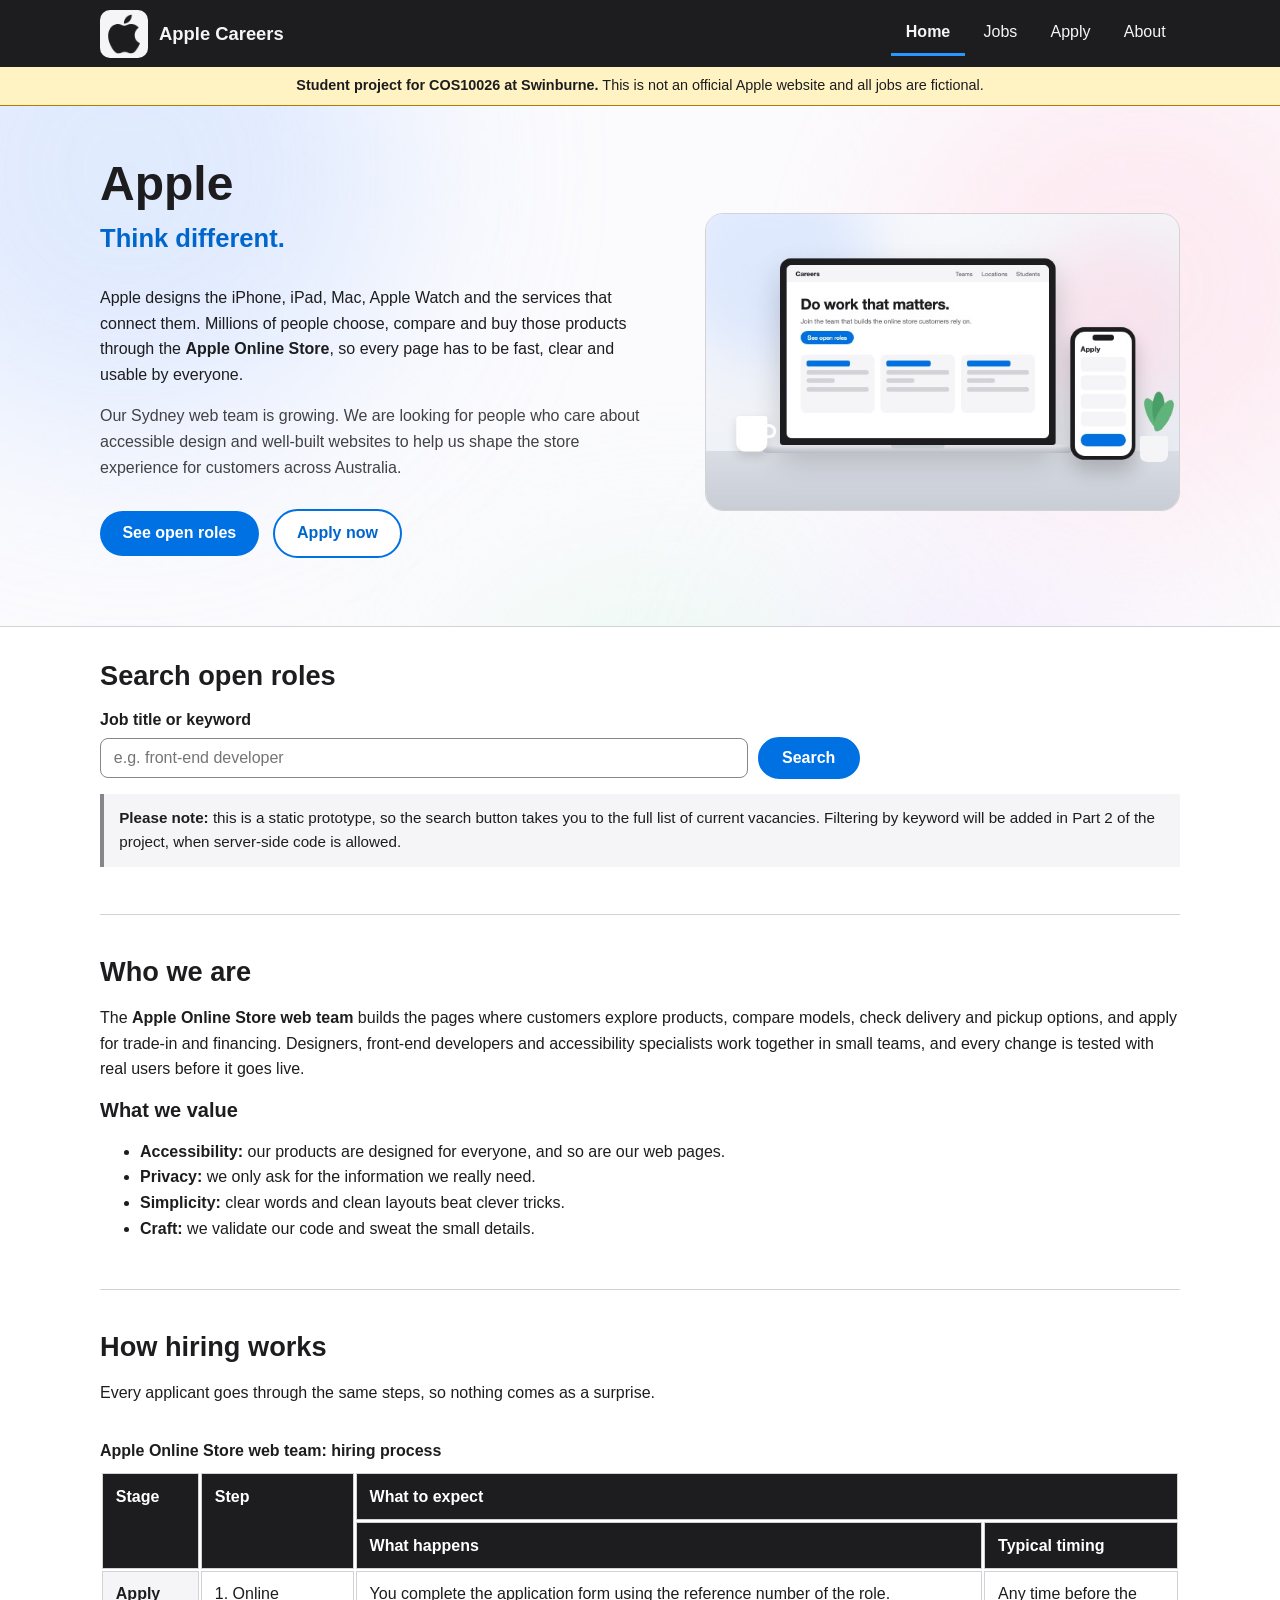
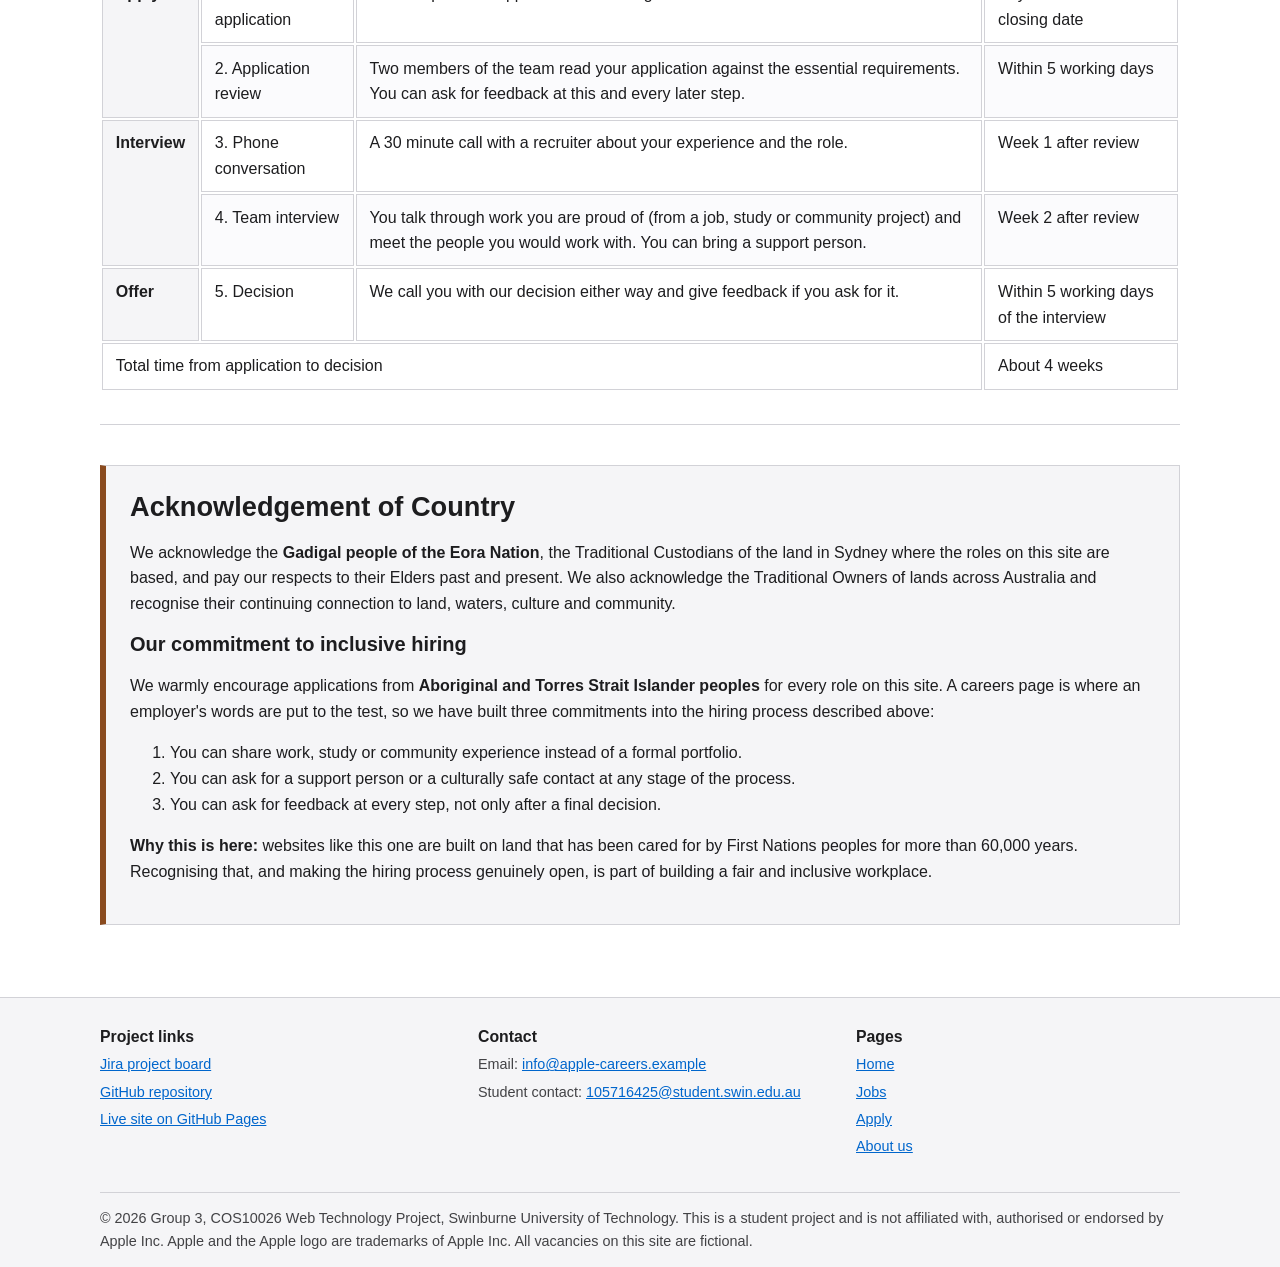
==== index.html @ e73579f0 "feat: add site shell, shared styles and documentation for Part 1" ====
<!DOCTYPE html>
<html lang="en">
<head>
  <meta charset="utf-8">
  <meta name="viewport" content="width=device-width, initial-scale=1">
  <meta name="description" content="Careers at Apple: join the team that builds the Apple Online Store. Read about our hiring process and search open roles.">
  <meta name="keywords" content="Apple, careers, jobs, Apple Online Store, web developer, UX designer, Sydney">
  <meta name="author" content="Bui Dang Minh (105716425), Group 3">
  <title>Careers at Apple - Home</title>

  <!--
    index.html - Home page of the Apple Careers recruitment website.
    COS10026 Web Technology Project, Applied Web Project Part 1, Group 3.

    This is a student project. It is not affiliated with, authorised or endorsed by Apple Inc.
    The vacancies, salaries and hiring process on this site are coursework content, not real job ads.

    Generative AI acknowledgement (unit requirement):
    Generative AI tools (Claude, Anthropic, Claude Opus 5.5, October 2026) were used across this project
    for code suggestions, wording of page content, and to draw the hero illustration and background graphic.
    All AI-generated code was reviewed and modified by the author before use.
    Prompt used (translated from Vietnamese): "Complete Applied Web Project Part 1 for me. Our company is Apple.
    Meet every requirement of the brief at the highest marking level, and only use the HTML and CSS taught in the unit."
  -->

  <link rel="stylesheet" href="styles.css">

  <!-- Embedded CSS example (required on every page).
       These rules are only needed on the home page: the large company name in the hero
       and the spacing of the two hero buttons. Keeping them here avoids adding
       home-only rules to the shared stylesheet. -->
  <style>
    #hero h1 {
      font-size: 3em;
      margin-bottom: 0.1em;
    }

    .hero-actions {
      margin-top: 1.5em;
    }
  </style>
</head>

<body>
  <!-- Site header: logo and the main navigation bar shared by all four pages -->
  <header id="site-header">
    <div class="container">
      <a class="brand" href="index.html">
        <!-- Apple logo glyph adapted from: Devicon "apple-original" icon
             https://devicon.dev/ (MIT licence), exported to PNG at its display size.
             Accessed: 07 Oct 2026.
             Apple and the Apple logo are trademarks of Apple Inc., used here for an educational project only. -->
        <img src="images/logo.png" alt="Apple logo" width="48" height="48">
        Apple Careers
      </a>

      <!-- Main navigation: the same four links appear in the same order on every page.
           class="current" marks the page the user is reading. -->
      <nav>
        <ul>
          <li><a href="index.html" class="current">Home</a></li>
          <li><a href="jobs.html">Jobs</a></li>
          <li><a href="apply.html">Apply</a></li>
          <li><a href="about.html">About</a></li>
        </ul>
      </nav>
    </div>
  </header>

  <!-- Visible notice on every page: this is a student project, not Apple's real careers website -->
  <p class="project-banner">
    <strong>Student project for COS10026 at Swinburne.</strong> This is not an official Apple website and all jobs are fictional.
  </p>

  <!-- Hero: company name, slogan, description and an image.
       The CSS background graphic required for index.html is applied to #hero in styles.css. -->
  <section id="hero" aria-labelledby="company-name">
    <div class="container">
      <div class="hero-text">
        <!-- Company background adapted from: Apple Inc. (n.d.). Apple (Australia). https://www.apple.com/au/
             Accessed: 07 Oct 2026. Rewritten in our own words. -->
        <h1 id="company-name">Apple</h1>
        <p class="slogan">Think different.</p>
        <p>
          Apple designs the iPhone, iPad, Mac, Apple Watch and the services that connect them.
          Millions of people choose, compare and buy those products through the
          <strong>Apple Online Store</strong>, so every page has to be fast, clear and
          usable by everyone.
        </p>
        <!-- Inline CSS example (required on every page).
             Only this one sentence is shown in the darker grey used for secondary text,
             so a class would be unnecessary. -->
        <p style="color: #424245;">
          Our Sydney web team is growing. We are looking for people who care about
          accessible design and well-built websites to help us shape the store experience
          for customers across Australia.
        </p>
        <p class="hero-actions">
          <a class="button" href="jobs.html">See open roles</a>
          <a class="button secondary" href="apply.html">Apply now</a>
        </p>
      </div>

      <!-- Image generated using Claude (Anthropic, Claude Opus 5.5, October 2026):
           Claude wrote an HTML/CSS drawing that was rendered to JPEG at its display size.
           Reviewed and edited before use. -->
      <figure class="hero-figure">
        <img src="images/hero-workplace.jpg"
             alt="Illustration of a laptop showing an Apple Careers web page next to a phone showing an application form"
             width="640" height="400">
      </figure>
    </div>
  </section>

  <main>
    <div class="container">

      <!-- Search box with a button (index.html requirement).
           The site is static HTML and CSS only, so the search cannot filter results.
           The form simply opens the full list of jobs; the note below tells the user this. -->
      <section id="search" aria-labelledby="search-heading">
        <h2 id="search-heading">Search open roles</h2>
        <form action="jobs.html" method="get">
          <div class="search-row">
            <label for="keywords">Job title or keyword</label>
            <input type="search" id="keywords" name="keywords" placeholder="e.g. front-end developer">
            <button type="submit">Search</button>
          </div>
        </form>
        <p class="note">
          <strong>Please note:</strong> this is a static prototype, so the search button takes you
          to the full list of current vacancies. Filtering by keyword will be added in Part 2 of
          the project, when server-side code is allowed.
        </p>
      </section>

      <!-- Short description of the team the vacancies belong to -->
      <section id="team" aria-labelledby="team-heading">
        <h2 id="team-heading">Who we are</h2>
        <p>
          The <strong>Apple Online Store web team</strong> builds the pages where customers explore
          products, compare models, check delivery and pickup options, and apply for trade-in and
          financing. Designers, front-end developers and accessibility specialists work together
          in small teams, and every change is tested with real users before it goes live.
        </p>
        <h3>What we value</h3>
        <ul>
          <li><strong>Accessibility:</strong> our products are designed for everyone, and so are our web pages.</li>
          <li><strong>Privacy:</strong> we only ask for the information we really need.</li>
          <li><strong>Simplicity:</strong> clear words and clean layouts beat clever tricks.</li>
          <li><strong>Craft:</strong> we validate our code and sweat the small details.</li>
        </ul>
      </section>

      <!-- Table with merged cells (index.html requirement).
           colspan joins the two "What to expect" heading cells.
           rowspan joins the stage name across the steps that belong to it. -->
      <section id="process" aria-labelledby="process-heading">
        <h2 id="process-heading">How hiring works</h2>
        <p>Every applicant goes through the same steps, so nothing comes as a surprise.</p>
        <div class="table-wrapper">
          <table>
            <caption>Apple Online Store web team: hiring process</caption>
            <thead>
              <tr>
                <th rowspan="2">Stage</th>
                <th rowspan="2">Step</th>
                <th colspan="2">What to expect</th>
              </tr>
              <tr>
                <th>What happens</th>
                <th>Typical timing</th>
              </tr>
            </thead>
            <tbody>
              <tr>
                <th rowspan="2">Apply</th>
                <td>1. Online application</td>
                <td>You complete the application form using the reference number of the role.</td>
                <td>Any time before the closing date</td>
              </tr>
              <tr>
                <td>2. Application review</td>
                <td>Two members of the team read your application against the essential requirements. You can ask for feedback at this and every later step.</td>
                <td>Within 5 working days</td>
              </tr>
              <tr>
                <th rowspan="2">Interview</th>
                <td>3. Phone conversation</td>
                <td>A 30 minute call with a recruiter about your experience and the role.</td>
                <td>Week 1 after review</td>
              </tr>
              <tr>
                <td>4. Team interview</td>
                <td>You talk through work you are proud of (from a job, study or community project) and meet the people you would work with. You can bring a support person.</td>
                <td>Week 2 after review</td>
              </tr>
              <tr>
                <th>Offer</th>
                <td>5. Decision</td>
                <td>We call you with our decision either way and give feedback if you ask for it.</td>
                <td>Within 5 working days of the interview</td>
              </tr>
            </tbody>
            <tfoot>
              <tr>
                <td colspan="3">Total time from application to decision</td>
                <td>About 4 weeks</td>
              </tr>
            </tfoot>
          </table>
        </div>
      </section>

      <!-- Meaningful element that acknowledges and supports Aboriginal and Torres Strait Islander peoples
           (brief requirement). It combines an Acknowledgement of Country for the land where the advertised
           roles are based (Sydney) with an inclusive employment statement, and explains why it is on a careers site.
           Wording follows the Swinburne "Acknowledgement of Country" page in Canvas. -->
      <section id="acknowledgement" aria-labelledby="ack-heading">
        <h2 id="ack-heading">Acknowledgement of Country</h2>
        <!-- Traditional Custodians of the Sydney CBD confirmed from: City of Sydney. (n.d.).
             Aboriginal and Torres Strait Islander. https://www.cityofsydney.nsw.gov.au/ Accessed: 07 Oct 2026.
             Wording modelled on the Swinburne "Acknowledgement of Country" page in Canvas. -->
        <p>
          We acknowledge the <strong>Gadigal people of the Eora Nation</strong>, the Traditional Custodians
          of the land in Sydney where the roles on this site are based, and pay our respects to their
          Elders past and present. We also acknowledge the Traditional Owners of lands across Australia
          and recognise their continuing connection to land, waters, culture and community.
        </p>

        <h3>Our commitment to inclusive hiring</h3>
        <p>
          We warmly encourage applications from <strong>Aboriginal and Torres Strait Islander peoples</strong>
          for every role on this site. A careers page is where an employer's words are put to the test,
          so we have built three commitments into the hiring process described above:
        </p>
        <ol>
          <li>You can share work, study or community experience instead of a formal portfolio.</li>
          <li>You can ask for a support person or a culturally safe contact at any stage of the process.</li>
          <li>You can ask for feedback at every step, not only after a final decision.</li>
        </ol>
        <p>
          <strong>Why this is here:</strong> websites like this one are built on land that has been cared for by
          First Nations peoples for more than 60,000 years. Recognising that, and making the hiring process
          genuinely open, is part of building a fair and inclusive workplace.
        </p>
      </section>

    </div>
  </main>

  <!-- Site footer: project links (Jira and GitHub), contact email and the disclaimer.
       The Jira, GitHub repository and email links are required on index.html by the brief. -->
  <footer id="site-footer">
    <div class="container">
      <div class="footer-columns">
        <section aria-labelledby="footer-project">
          <h2 id="footer-project">Project links</h2>
          <ul>
            <li><a href="https://cos10026-group3.atlassian.net/jira/software/projects/WWTP/summary">Jira project board</a></li>
            <li><a href="https://github.com/dangminh232006/Web-Project-Group-3">GitHub repository</a></li>
            <li><a href="https://dangminh232006.github.io/Web-Project-Group-3/">Live site on GitHub Pages</a></li>
          </ul>
        </section>
        <section aria-labelledby="footer-contact">
          <h2 id="footer-contact">Contact</h2>
          <ul>
            <li>Email: <a href="mailto:info@apple-careers.example">info@apple-careers.example</a></li>
            <li>Student contact: <a href="mailto:105716425@student.swin.edu.au">105716425@student.swin.edu.au</a></li>
          </ul>
        </section>
        <section aria-labelledby="footer-site">
          <h2 id="footer-site">Pages</h2>
          <ul>
            <li><a href="index.html">Home</a></li>
            <li><a href="jobs.html">Jobs</a></li>
            <li><a href="apply.html">Apply</a></li>
            <li><a href="about.html">About us</a></li>
          </ul>
        </section>
      </div>
      <p class="disclaimer">
        &copy; 2026 Group 3, COS10026 Web Technology Project, Swinburne University of Technology.
        This is a student project and is not affiliated with, authorised or endorsed by Apple Inc.
        Apple and the Apple logo are trademarks of Apple Inc. All vacancies on this site are fictional.
      </p>
    </div>
  </footer>
</body>
</html>
---- styles.css ----
/*
filename: styles.css
author: Group 3 (Bui Dang Minh 105716425 and team members - see about.html for who styled each page)
created: 16/09/2026
last modified: 07/10/2026
description: Shared external stylesheet for index.html, jobs.html, apply.html and about.html
             (Apple Careers recruitment website, COS10026 Applied Web Project Part 1)
*/

/* Generative AI acknowledgement (unit requirement):
   Some parts of this stylesheet were generated or adapted using Claude (Anthropic, Claude Opus 5.5, October 2026).
   Claude suggested the colour palette, the section structure and the media query breakpoints.
   All AI-generated code was reviewed, edited and tested by the author before use.
   Prompt used (translated from Vietnamese): "Complete Applied Web Project Part 1 for me. Our company is Apple.
   Meet every requirement of the brief at the highest marking level, and only use the HTML and CSS taught in the unit." */

/* Contents of this file
   1. Base styles (whole page, text, links, images)
   2. Header and navigation (all pages)
   3. Shared building blocks (sections, buttons, notes, tables)
   4. Footer (all pages)
   5. Home page (index.html)
   6. Jobs page (jobs.html)
   7. Apply page (apply.html)
   8. About page (about.html)
   9. Responsive layout (media queries)
   10. Print styles */


/* ==========================================================
   1. BASE STYLES
   ========================================================== */

/* box-sizing: border-box (CSS3, Lecture 6) makes width include padding and border,
   so a box set to 25% stays 25% wide after we add padding. */
* {
  box-sizing: border-box;
}

/* Sans-serif fonts are easier to read on screen (Week 4 Usability notes).
   The list ends with the generic family "sans-serif" to avoid a validator warning.
   font-size in em lets users enlarge text in their browser (Week 6 accessibility). */
body {
  margin: 0;
  font-family: "Helvetica Neue", Helvetica, Arial, sans-serif;
  font-size: 1em;
  line-height: 1.6;
  color: #1d1d1f;
  background-color: #ffffff;
}

/* Headings are grouped because they share the same colour and spacing. */
h1, h2, h3, h4 {
  color: #1d1d1f;
  line-height: 1.25;
  margin-top: 0;
  margin-bottom: 0.5em;
}

h1 {
  font-size: 2.4em;
}

h2 {
  font-size: 1.7em;
}

h3 {
  font-size: 1.25em;
}

h4 {
  font-size: 1.05em;
}

/* Links stay underlined so they are not identified by colour alone (Week 6).
   #0066cc on white has a high contrast and matches Apple's link colour. */
a {
  color: #0066cc;
}

a:visited {
  color: #5b3a99;
}

a:hover {
  color: #003d7a;
  text-decoration: none;
}

/* Keyboard users must be able to see where they are on the page.
   Week 6 accessibility guideline: "show where focus is" by adding a border or outline to focused elements.
   outline takes the same width, style and colour values as the border shorthand (Lecture 6).
   :focus is the pseudo-class taught in Lecture 4 for form elements; here it is also used for links and buttons.
   The dark blue stands out clearly on the white and light grey backgrounds. */
a:focus,
input:focus,
select:focus,
textarea:focus,
button:focus {
  outline: 3px solid #0058b0;
}

/* On the dark header bar a dark outline would be invisible, so links there use a light orange outline. */
#site-header a:focus {
  outline: 3px solid #ff9f0a;
}

/* Flexible images: never wider than their container (Week 5 responsive design). */
img {
  max-width: 100%;
  height: auto;
}

/* Wrapper that centres the content and keeps lines at a comfortable reading width. */
.container {
  width: 90%;
  max-width: 1080px;
  margin-left: auto;
  margin-right: auto;
}


/* ==========================================================
   2. HEADER AND NAVIGATION (all pages)
   ========================================================== */

/* Dark global bar, similar to the navigation bar on apple.com. */
#site-header {
  background-color: #1d1d1f;
  color: #f5f5f7;
  padding: 0.6em 0;
}

/* Flexbox puts the logo on the left and the menu on the right (Week 5 layout). */
#site-header .container {
  display: flex;
  justify-content: space-between;
  align-items: center;
  flex-wrap: wrap;
}

.brand {
  display: flex;
  align-items: center;
  color: #f5f5f7;
  text-decoration: none;
  font-size: 1.15em;
  font-weight: bold;
}

/* The logo image is black, so it sits on a light rounded tile inside the dark bar. */
.brand img {
  background-color: #f5f5f7;
  border-radius: 10px;
  padding: 4px;
  margin-right: 0.6em;
}

.brand:visited {
  color: #f5f5f7;
}

/* Horizontal menu built from an unordered list (Week 4 navigation example). */
nav ul {
  list-style-type: none;
  margin: 0;
  padding: 0;
}

nav li {
  display: inline-block;
}

nav a {
  display: block;
  padding: 0.5em 0.9em;
  color: #f5f5f7;
  text-decoration: none;
  border-bottom: 3px solid #1d1d1f;
}

nav a:visited {
  color: #f5f5f7;
}

/* Underline on mouse over, as recommended in the Week 4 usability notes. */
nav a:hover {
  color: #ffffff;
  border-bottom-color: #a1a1a6;
}

/* Class "current" marks the page the user is on, so the menu shows their location. */
nav a.current {
  border-bottom-color: #2997ff;
  font-weight: bold;
}


/* ==========================================================
   3. SHARED BUILDING BLOCKS
   ========================================================== */

/* Notice under the header on every page so nobody mistakes this student site for Apple's real careers site
   (Week 6 web ethics: transparency, do not mislead users). */
.project-banner {
  margin: 0;
  padding: 0.5em 0;
  background-color: #fff3c4;
  border-bottom: 1px solid #b07d00;
  text-align: center;
  font-size: 0.9em;
}

main {
  padding-top: 2em;
  padding-bottom: 2em;
}

/* Every content section is separated by a thin line. */
main section {
  margin-bottom: 2.5em;
}

/* Child combinator (Lecture 4): only the top-level sections inside .container get the divider. */
main > .container > section {
  padding-bottom: 2em;
  border-bottom: 1px solid #d2d2d7;
}

/* Adjacent sibling combinator (Lecture 4): the first paragraph after an h1 is an introduction. */
h1 + p {
  font-size: 1.2em;
  color: #424245;
}

/* Pill-shaped call to action links, in Apple's blue.
   White text on the blue background gives high contrast between text and background (Week 6 guideline). */
.button {
  display: inline-block;
  padding: 0.6em 1.4em;
  margin: 0.3em 0.6em 0.3em 0;
  border-radius: 980px;
  background-color: #0071e3;
  color: #ffffff;
  text-decoration: none;
  font-weight: bold;
}

.button:visited {
  color: #ffffff;
}

.button:hover {
  background-color: #0058b0;
  color: #ffffff;
}

/* A second style of button with an outline instead of a fill. */
.button.secondary {
  background-color: #ffffff;
  color: #0066cc;
  border: 2px solid #0071e3;
}

.button.secondary:hover {
  background-color: #e8f2fd;
}

/* Grey information box. A border is added so the box is not shown by colour alone. */
.note {
  background-color: #f5f5f7;
  border-left: 4px solid #86868b;
  padding: 0.8em 1em;
  font-size: 0.95em;
}

/* Reference numbers are shown in a monospace font so each character is easy to read. */
.ref {
  font-family: "Courier New", Courier, monospace;
  font-weight: bold;
  background-color: #f5f5f7;
  padding: 0.1em 0.4em;
}

/* Wide tables scroll sideways inside this box on small screens
   instead of making the whole page scroll (Lecture 5 responsive tables: overflow-x: auto). */
.table-wrapper {
  overflow-x: auto;
}

/* Basic table styling shared by the home page table. */
table {
  width: 100%;
  margin-top: 1em;
}

caption {
  font-weight: bold;
  text-align: left;
  padding-bottom: 0.5em;
}

th, td {
  border: 1px solid #d2d2d7;
  padding: 0.6em 0.8em;
  text-align: left;
  vertical-align: top;
}

thead th {
  background-color: #1d1d1f;
  color: #ffffff;
}

tbody th {
  background-color: #f5f5f7;
}

/* Placeholder text that the group still has to replace before submission.
   It is highlighted AND written in square brackets, so it is not shown by colour alone. */
.placeholder {
  background-color: #fff3c4;
  border: 1px dashed #b07d00;
  padding: 0 0.3em;
}


/* ==========================================================
   4. FOOTER (all pages)
   ========================================================== */

#site-footer {
  background-color: #f5f5f7;
  color: #424245;
  padding: 2em 0 1em;
  font-size: 0.9em;
  border-top: 1px solid #d2d2d7;
}

#site-footer h2 {
  font-size: 1.1em;
  margin-bottom: 0.4em;
}

/* Three footer columns side by side using Flexbox. */
.footer-columns {
  display: flex;
  flex-wrap: wrap;
  justify-content: space-between;
}

.footer-columns section {
  width: 30%;
  margin-bottom: 1em;
}

#site-footer ul {
  list-style-type: none;
  padding-left: 0;
  margin: 0;
}

#site-footer li {
  margin-bottom: 0.3em;
}

/* The disclaimer and copyright line sit under the columns. */
.disclaimer {
  border-top: 1px solid #d2d2d7;
  padding-top: 1em;
  margin-bottom: 0;
}


/* ==========================================================
   5. HOME PAGE (index.html)
   ========================================================== */

/* Background graphic using CSS (index.html requirement).
   Image generated using Claude (Anthropic, Claude Opus 5.5, October 2026): an HTML/CSS drawing of soft colour
   shapes rendered to JPEG (images/bg-hero.jpg). Reviewed and edited before use.
   A background colour is set as well, so the text stays readable if the image does not load
   (Lecture 6: "For good usability include a background-color with -image"). */
#hero {
  background-color: #fbfbfd;
  background-image: url("images/bg-hero.jpg");
  background-repeat: no-repeat;
  background-position: center top;
  background-size: cover;
  padding: 3em 0;
  border-bottom: 1px solid #d2d2d7;
}

/* Text on the left, illustration on the right. */
#hero .container {
  display: flex;
  align-items: center;
  justify-content: space-between;
}

.hero-text {
  width: 52%;
}

.hero-figure {
  width: 44%;
  margin: 0;
}

.hero-figure img {
  border-radius: 18px;
  border: 1px solid #d2d2d7;
}

.slogan {
  font-size: 1.6em;
  font-weight: bold;
  color: #0066cc;
  margin-top: 0;
}

/* Search box with a button: the field grows and the button stays beside it. */
.search-row {
  display: flex;
  flex-wrap: wrap;
  align-items: center;
}

.search-row label {
  width: 100%;
  font-weight: bold;
  margin-bottom: 0.3em;
}

.search-row input {
  width: 60%;
  padding: 0.6em 0.8em;
  font-size: 1em;
  border: 1px solid #86868b;
  border-radius: 8px;
  margin-right: 0.6em;
}

.search-row button {
  padding: 0.6em 1.4em;
  font-size: 1em;
  font-weight: bold;
  color: #ffffff;
  background-color: #0071e3;
  border: 2px solid #0071e3;
  border-radius: 980px;
}

.search-row button:hover {
  background-color: #0058b0;
}

/* Hiring process table: :nth-child(even) shades every second row (Lab 5 uses :nth-child). */
#process tbody tr:nth-child(even) td {
  background-color: #fbfbfd;
}

/* The Acknowledgement of Country section is framed so it stands out from the job content. */
#acknowledgement {
  background-color: #f5f5f7;
  border: 1px solid #d2d2d7;
  border-left: 6px solid #8a4b1f;
  padding: 1.5em;
}


/* ==========================================================
   6. JOBS PAGE (jobs.html)
   ========================================================== */

/* Required: <aside> floated right, 25% width, with margin, padding and border. */
aside {
  float: right;
  width: 25%;
  margin: 0 0 1.5em 1.5em;
  padding: 1em 1.2em;
  border: 2px solid #d2d2d7;
  border-top: 6px solid #0071e3;
  background-color: #f5f5f7;
}

aside h2 {
  font-size: 1.3em;
}

aside ul {
  padding-left: 1.2em;
}

/* Each job is a card. overflow: hidden keeps the card's border around the floated aside area tidy. */
.job {
  border: 1px solid #d2d2d7;
  border-radius: 18px;
  padding: 1.5em;
  margin-bottom: 2em;
  overflow: hidden;
}

/* Key facts about the job: description list with the term and value on one line
   (Lecture 2: "Use CSS to style on one line"). */
.job-facts {
  background-color: #f5f5f7;
  padding: 0.8em 1em;
  border-radius: 10px;
}

.job-facts dt {
  font-weight: bold;
  float: left;
  width: 9em;
  clear: left;
}

.job-facts dd {
  margin-left: 9em;
  margin-bottom: 0.3em;
}

/* Ordered list of essential requirements uses numbers; the preferable list uses squares. */
.job ol {
  list-style-type: decimal;
}

.job ul.preferable {
  list-style-type: square;
}

.job li {
  margin-bottom: 0.3em;
}

/* Embedded Google Map: full width of the content area so it shrinks on phones (Week 5 responsive design).
   A border replaces the browser's default inset frame border. */
.map-frame iframe {
  width: 100%;
  height: 360px;
  border: 1px solid #d2d2d7;
  border-radius: 18px;
}

/* Clears the float so the footer always starts below the aside. */
.clear {
  clear: both;
}


/* ==========================================================
   7. APPLY PAGE (apply.html)
   ========================================================== */

/* Required: form layout using Flexbox or Grid.
   Grid places the fields in two equal columns (Week 5 layout example: repeat(2, 1fr)). */
.form-grid {
  display: grid;
  grid-template-columns: repeat(2, 1fr);
  gap: 1em 1.5em;
}

/* A field that should use the full width of the grid, such as the street address. */
.form-grid .wide {
  grid-column: 1 / 3;
}

fieldset {
  border: 1px solid #d2d2d7;
  border-radius: 14px;
  padding: 1em 1.5em 1.5em;
  margin: 0 0 1.5em;
}

legend {
  font-weight: bold;
  font-size: 1.15em;
  padding: 0 0.4em;
}

/* Labels sit above their inputs so long labels never squash the field. */
.field label {
  display: block;
  font-weight: bold;
  margin-bottom: 0.3em;
}

.hint {
  display: block;
  font-size: 0.85em;
  color: #424245;
  font-weight: normal;
}

/* Grouped selector for every text-style control so they all look the same. */
.field input,
.field select,
textarea {
  width: 100%;
  padding: 0.6em 0.7em;
  font-size: 1em;
  font-family: "Helvetica Neue", Helvetica, Arial, sans-serif;
  border: 1px solid #86868b;
  border-radius: 8px;
  background-color: #ffffff;
}

/* Radio buttons and check boxes are laid out in a wrapping row with Flexbox. */
.choices {
  display: flex;
  flex-wrap: wrap;
}

.choices label {
  width: 33%;
  margin-bottom: 0.5em;
  font-weight: normal;
}

/* Radio buttons and check boxes keep their normal size: this rule comes after ".field input"
   and has the same specificity, so it wins the cascade and undoes the 100% width. */
.choices input {
  width: auto;
  margin-right: 0.4em;
}

/* The gender group sits in a half-width grid cell, so two options per row fit better. */
.field .choices label {
  width: 50%;
}

/* Nested fieldset (gender) has no second border, only its legend. */
.field fieldset {
  border: none;
  padding: 0;
  margin: 0;
}

.field fieldset legend {
  font-size: 1em;
  padding: 0;
  margin-bottom: 0.3em;
}

.form-buttons input {
  padding: 0.7em 1.6em;
  margin-right: 0.8em;
  font-size: 1em;
  font-weight: bold;
  border-radius: 980px;
  border: 2px solid #0071e3;
}

.form-buttons input[type="submit"] {
  background-color: #0071e3;
  color: #ffffff;
}

.form-buttons input[type="reset"] {
  background-color: #ffffff;
  color: #0066cc;
  border-color: #86868b;
  font-weight: normal;
}

.form-buttons input:hover {
  border-color: #003d7a;
}


/* ==========================================================
   8. ABOUT PAGE (about.html)
   ========================================================== */

/* Required: styled student IDs. */
.student-id {
  display: inline-block;
  font-family: "Courier New", Courier, monospace;
  font-size: 0.9em;
  font-weight: bold;
  color: #ffffff;
  background-color: #0071e3;
  padding: 0.1em 0.6em;
  border-radius: 980px;
  margin-left: 0.4em;
}

/* Nested list of group and class details. */
#group-details ul ul {
  list-style-type: circle;
}

/* Members, contributions and quotes as a definition list. */
.members dt {
  font-size: 1.2em;
  font-weight: bold;
  margin-top: 1.2em;
  padding-top: 0.8em;
  border-top: 1px solid #d2d2d7;
}

/* The first member does not need a dividing line above it (:first-child, Lab 5). */
.members dt:first-child {
  border-top: none;
}

.members dd {
  margin-left: 0;
  margin-bottom: 0.4em;
}

/* Quotes get a coloured bar and quotation marks so they read as quotations.
   Italics are avoided because the Week 6 guideline says they are harder to read for people with dyslexia. */
.members dd.quote {
  font-weight: bold;
  border-left: 4px solid #0071e3;
  padding-left: 0.8em;
}

/* Required: bordered figure. */
#group-photo {
  border: 4px solid #1d1d1f;
  border-radius: 18px;
  padding: 0.8em;
  margin: 1em 0;
  max-width: 820px;
  background-color: #f5f5f7;
}

#group-photo img {
  display: block;
  border-radius: 10px;
}

#group-photo figcaption {
  text-align: center;
  padding-top: 0.6em;
  color: #424245;
}

/* Required: fun facts table styled with hex colours and a hover effect. */
#fun-facts table {
  border: 2px solid #1d1d1f;
}

#fun-facts th {
  background-color: #0071e3;
  color: #ffffff;
}

#fun-facts td {
  background-color: #ffffff;
}

#fun-facts tbody tr:nth-child(even) td {
  background-color: #f5f5f7;
}

/* Hover effect: the row under the mouse pointer is highlighted. */
#fun-facts tbody tr:hover td {
  background-color: #d6e9ff;
  color: #1d1d1f;
}


/* ==========================================================
   9. RESPONSIVE LAYOUT (Week 5: viewport meta tag + media queries)
   ========================================================== */

/* Tablets and small laptops: the hero image gets a little less room than the text.
   The jobs aside keeps its required 25% width while it is floated. */
@media screen and (max-width: 1024px) {
  .hero-text {
    width: 55%;
  }

  .hero-figure {
    width: 42%;
  }
}

/* Phones and narrow windows: everything stacks in one column. */
@media screen and (max-width: 768px) {
  h1 {
    font-size: 1.9em;
  }

  h2 {
    font-size: 1.45em;
  }

  #site-header .container {
    justify-content: center;
  }

  nav ul {
    text-align: center;
    margin-top: 0.4em;
  }

  #hero .container {
    flex-direction: column;
  }

  .hero-text,
  .hero-figure {
    width: 100%;
  }

  .hero-figure {
    margin-top: 1.5em;
  }

  .search-row input {
    width: 100%;
    margin-right: 0;
    margin-bottom: 0.6em;
  }

  /* On a phone a 25% aside would be too narrow to read, so it stops floating. */
  aside {
    float: none;
    width: 100%;
    margin: 0 0 1.5em 0;
  }

  .form-grid {
    grid-template-columns: 1fr;
  }

  .form-grid .wide {
    grid-column: 1;
  }

  .choices label {
    width: 50%;
  }

  .footer-columns section {
    width: 100%;
  }

  .job-facts dt {
    float: none;
    width: auto;
  }

  .job-facts dd {
    margin-left: 0;
  }

  .map-frame iframe {
    height: 280px;
  }
}

/* Very small phones. */
@media screen and (max-width: 480px) {
  .container {
    width: 94%;
  }

  nav a {
    padding: 0.4em 0.6em;
  }

  .choices label {
    width: 100%;
  }
}


/* ==========================================================
   10. PRINT STYLES (Lecture 6 @media print example)
   ========================================================== */

/* When a job ad is printed, the menu and search box are hidden and the text is black on white. */
@media print {
  nav,
  #search,
  .button {
    display: none;
  }

  body {
    color: #000000;
    background-color: #ffffff;
  }

  aside {
    float: none;
    width: 100%;
  }
}
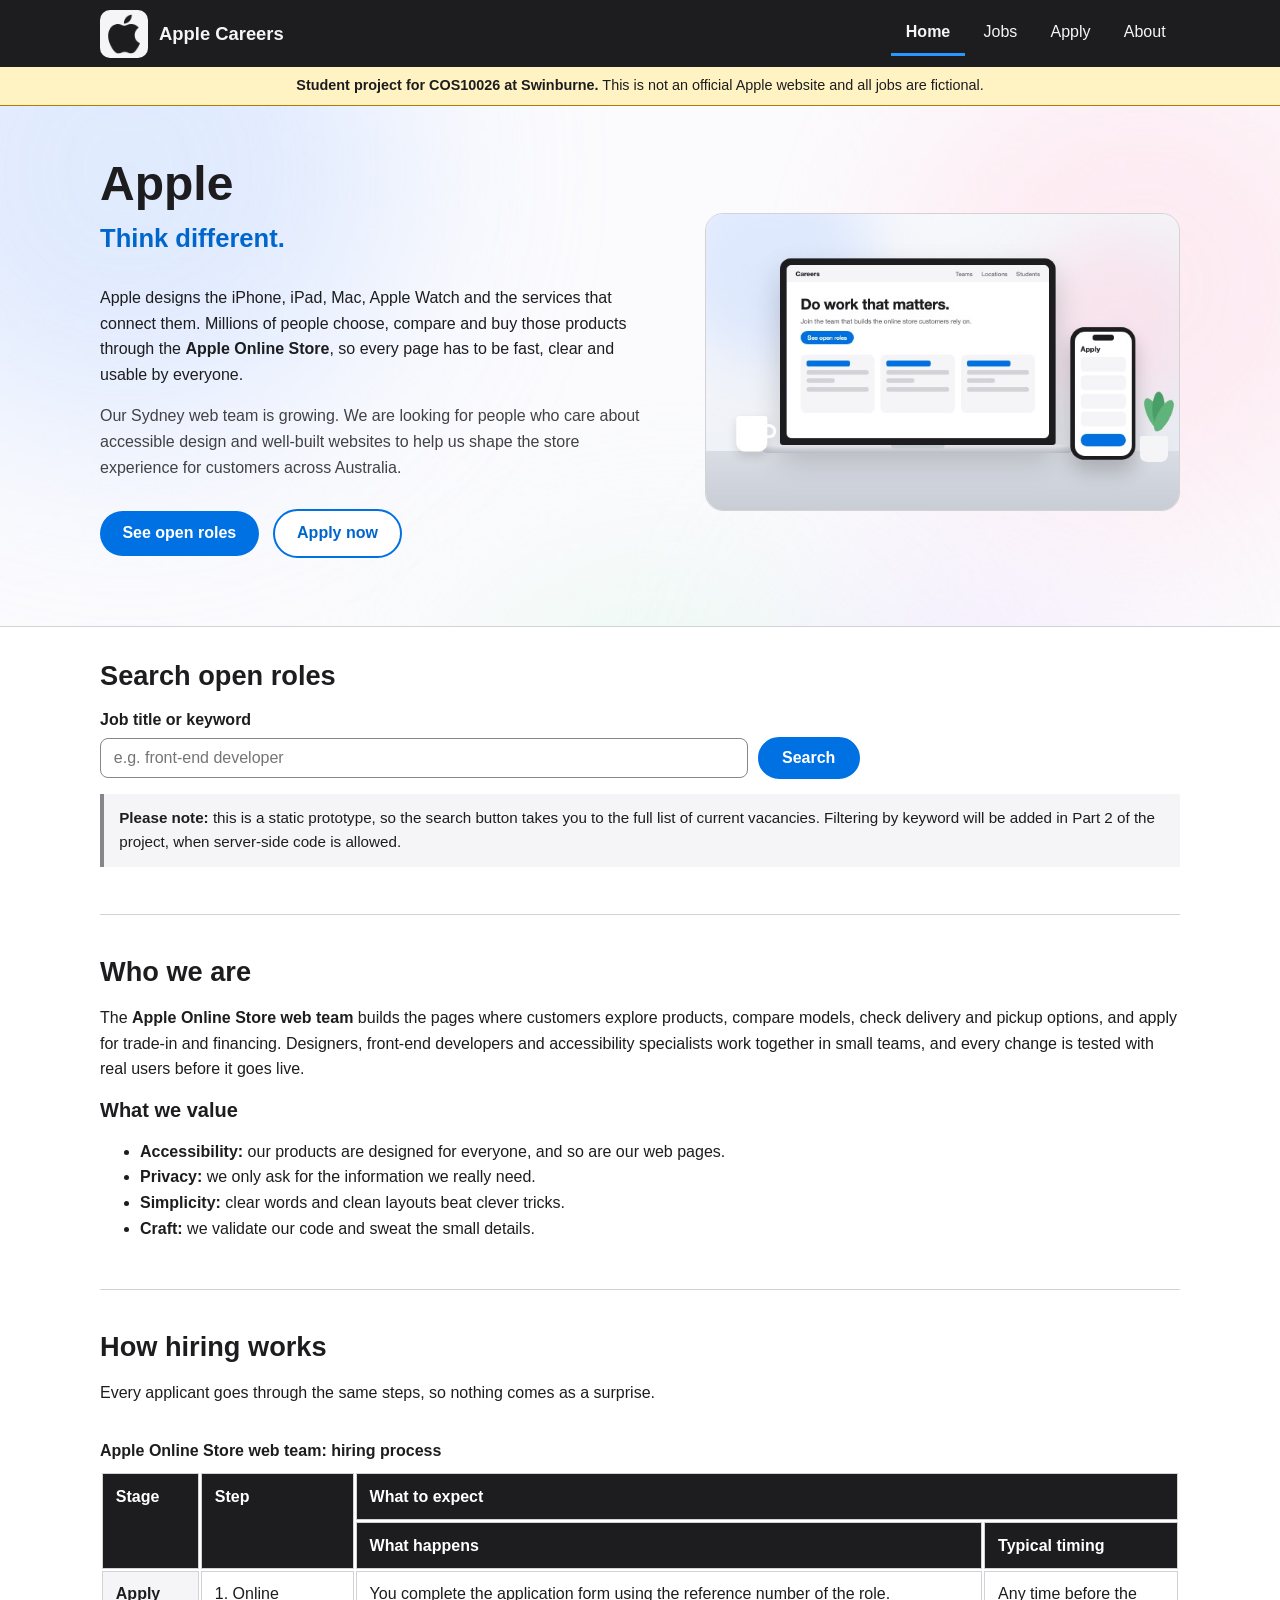
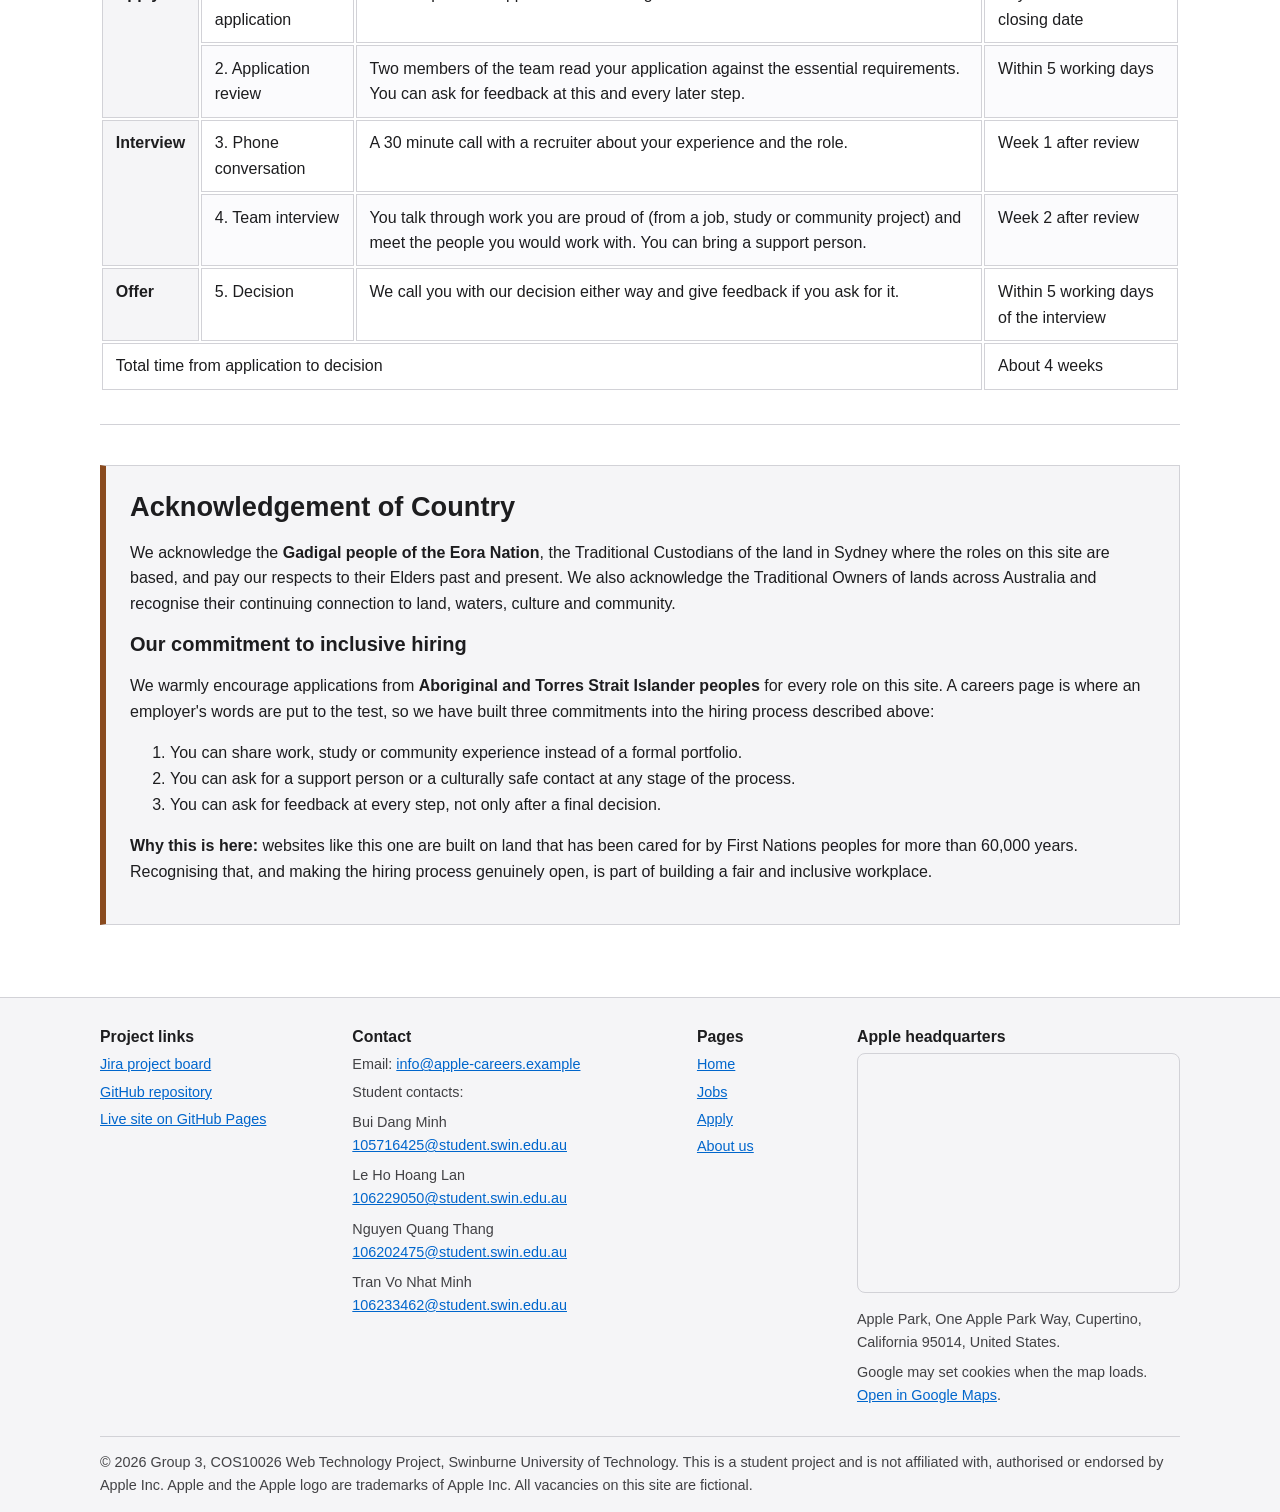
==== commit df906379: "fix: update shared footer and project documentation" ====
--- a/index.html
+++ b/index.html
@@ -8,27 +8,10 @@
   <meta name="author" content="Bui Dang Minh (105716425), Group 3">
   <title>Careers at Apple - Home</title>
 
-  <!--
-    index.html - Home page of the Apple Careers recruitment website.
-    COS10026 Web Technology Project, Applied Web Project Part 1, Group 3.
-
-    This is a student project. It is not affiliated with, authorised or endorsed by Apple Inc.
-    The vacancies, salaries and hiring process on this site are coursework content, not real job ads.
-
-    Generative AI acknowledgement (unit requirement):
-    Generative AI tools (Claude, Anthropic, Claude Opus 5.5, October 2026) were used across this project
-    for code suggestions, wording of page content, and to draw the hero illustration and background graphic.
-    All AI-generated code was reviewed and modified by the author before use.
-    Prompt used (translated from Vietnamese): "Complete Applied Web Project Part 1 for me. Our company is Apple.
-    Meet every requirement of the brief at the highest marking level, and only use the HTML and CSS taught in the unit."
-  -->
 
   <link rel="stylesheet" href="styles.css">
-
-  <!-- Embedded CSS example (required on every page).
-       These rules are only needed on the home page: the large company name in the hero
-       and the spacing of the two hero buttons. Keeping them here avoids adding
-       home-only rules to the shared stylesheet. -->
+  <link rel="stylesheet" href="index.css">
+
   <style>
     #hero h1 {
       font-size: 3em;
@@ -42,20 +25,13 @@
 </head>
 
 <body>
-  <!-- Site header: logo and the main navigation bar shared by all four pages -->
   <header id="site-header">
     <div class="container">
       <a class="brand" href="index.html">
-        <!-- Apple logo glyph adapted from: Devicon "apple-original" icon
-             https://devicon.dev/ (MIT licence), exported to PNG at its display size.
-             Accessed: 07 Oct 2026.
-             Apple and the Apple logo are trademarks of Apple Inc., used here for an educational project only. -->
         <img src="images/logo.png" alt="Apple logo" width="48" height="48">
         Apple Careers
       </a>
 
-      <!-- Main navigation: the same four links appear in the same order on every page.
-           class="current" marks the page the user is reading. -->
       <nav>
         <ul>
           <li><a href="index.html" class="current">Home</a></li>
@@ -67,18 +43,13 @@
     </div>
   </header>
 
-  <!-- Visible notice on every page: this is a student project, not Apple's real careers website -->
   <p class="project-banner">
     <strong>Student project for COS10026 at Swinburne.</strong> This is not an official Apple website and all jobs are fictional.
   </p>
 
-  <!-- Hero: company name, slogan, description and an image.
-       The CSS background graphic required for index.html is applied to #hero in styles.css. -->
   <section id="hero" aria-labelledby="company-name">
     <div class="container">
       <div class="hero-text">
-        <!-- Company background adapted from: Apple Inc. (n.d.). Apple (Australia). https://www.apple.com/au/
-             Accessed: 07 Oct 2026. Rewritten in our own words. -->
         <h1 id="company-name">Apple</h1>
         <p class="slogan">Think different.</p>
         <p>
@@ -87,9 +58,6 @@
           <strong>Apple Online Store</strong>, so every page has to be fast, clear and
           usable by everyone.
         </p>
-        <!-- Inline CSS example (required on every page).
-             Only this one sentence is shown in the darker grey used for secondary text,
-             so a class would be unnecessary. -->
         <p style="color: #424245;">
           Our Sydney web team is growing. We are looking for people who care about
           accessible design and well-built websites to help us shape the store experience
@@ -101,9 +69,6 @@
         </p>
       </div>
 
-      <!-- Image generated using Claude (Anthropic, Claude Opus 5.5, October 2026):
-           Claude wrote an HTML/CSS drawing that was rendered to JPEG at its display size.
-           Reviewed and edited before use. -->
       <figure class="hero-figure">
         <img src="images/hero-workplace.jpg"
              alt="Illustration of a laptop showing an Apple Careers web page next to a phone showing an application form"
@@ -115,9 +80,6 @@
   <main>
     <div class="container">
 
-      <!-- Search box with a button (index.html requirement).
-           The site is static HTML and CSS only, so the search cannot filter results.
-           The form simply opens the full list of jobs; the note below tells the user this. -->
       <section id="search" aria-labelledby="search-heading">
         <h2 id="search-heading">Search open roles</h2>
         <form action="jobs.html" method="get">
@@ -134,7 +96,6 @@
         </p>
       </section>
 
-      <!-- Short description of the team the vacancies belong to -->
       <section id="team" aria-labelledby="team-heading">
         <h2 id="team-heading">Who we are</h2>
         <p>
@@ -152,9 +113,6 @@
         </ul>
       </section>
 
-      <!-- Table with merged cells (index.html requirement).
-           colspan joins the two "What to expect" heading cells.
-           rowspan joins the stage name across the steps that belong to it. -->
       <section id="process" aria-labelledby="process-heading">
         <h2 id="process-heading">How hiring works</h2>
         <p>Every applicant goes through the same steps, so nothing comes as a surprise.</p>
@@ -212,15 +170,8 @@
         </div>
       </section>
 
-      <!-- Meaningful element that acknowledges and supports Aboriginal and Torres Strait Islander peoples
-           (brief requirement). It combines an Acknowledgement of Country for the land where the advertised
-           roles are based (Sydney) with an inclusive employment statement, and explains why it is on a careers site.
-           Wording follows the Swinburne "Acknowledgement of Country" page in Canvas. -->
       <section id="acknowledgement" aria-labelledby="ack-heading">
         <h2 id="ack-heading">Acknowledgement of Country</h2>
-        <!-- Traditional Custodians of the Sydney CBD confirmed from: City of Sydney. (n.d.).
-             Aboriginal and Torres Strait Islander. https://www.cityofsydney.nsw.gov.au/ Accessed: 07 Oct 2026.
-             Wording modelled on the Swinburne "Acknowledgement of Country" page in Canvas. -->
         <p>
           We acknowledge the <strong>Gadigal people of the Eora Nation</strong>, the Traditional Custodians
           of the land in Sydney where the roles on this site are based, and pay our respects to their
@@ -249,8 +200,6 @@
     </div>
   </main>
 
-  <!-- Site footer: project links (Jira and GitHub), contact email and the disclaimer.
-       The Jira, GitHub repository and email links are required on index.html by the brief. -->
   <footer id="site-footer">
     <div class="container">
       <div class="footer-columns">
@@ -266,7 +215,14 @@
           <h2 id="footer-contact">Contact</h2>
           <ul>
             <li>Email: <a href="mailto:info@apple-careers.example">info@apple-careers.example</a></li>
-            <li>Student contact: <a href="mailto:105716425@student.swin.edu.au">105716425@student.swin.edu.au</a></li>
+            <li>Student contacts:
+              <ul>
+                <li>Bui Dang Minh<br><a href="mailto:105716425@student.swin.edu.au">105716425@student.swin.edu.au</a></li>
+                <li>Le Ho Hoang Lan<br><a href="mailto:106229050@student.swin.edu.au">106229050@student.swin.edu.au</a></li>
+                <li>Nguyen Quang Thang<br><a href="mailto:106202475@student.swin.edu.au">106202475@student.swin.edu.au</a></li>
+                <li>Tran Vo Nhat Minh<br><a href="mailto:106233462@student.swin.edu.au">106233462@student.swin.edu.au</a></li>
+              </ul>
+            </li>
           </ul>
         </section>
         <section aria-labelledby="footer-site">
@@ -278,6 +234,16 @@
             <li><a href="about.html">About us</a></li>
           </ul>
         </section>
+        <section class="footer-map" aria-labelledby="footer-location">
+          <h2 id="footer-location">Apple headquarters</h2>
+          <iframe src="https://www.google.com/maps/embed?origin=mfe&amp;pb=!1m3!2m1!1sApple+Park,+One+Apple+Park+Way,+Cupertino,+CA+95014!6i15"
+                  title="Google Map showing Apple Park, Apple headquarters in Cupertino, California"
+                  width="600" height="240" loading="lazy"></iframe>
+          <p>Apple Park, One Apple Park Way, Cupertino, California 95014, United States.</p>
+          <p>Google may set cookies when the map loads.
+            <a href="https://www.google.com/maps/place/Apple+Park,+One+Apple+Park+Way,+Cupertino,+CA+95014">Open in Google Maps</a>.
+          </p>
+        </section>
       </div>
       <p class="disclaimer">
         &copy; 2026 Group 3, COS10026 Web Technology Project, Swinburne University of Technology.
--- a/styles.css
+++ b/styles.css
@@ -1,45 +1,11 @@
-/*
-filename: styles.css
-author: Group 3 (Bui Dang Minh 105716425 and team members - see about.html for who styled each page)
-created: 16/09/2026
-last modified: 07/10/2026
-description: Shared external stylesheet for index.html, jobs.html, apply.html and about.html
-             (Apple Careers recruitment website, COS10026 Applied Web Project Part 1)
-*/
-
-/* Generative AI acknowledgement (unit requirement):
-   Some parts of this stylesheet were generated or adapted using Claude (Anthropic, Claude Opus 5.5, October 2026).
-   Claude suggested the colour palette, the section structure and the media query breakpoints.
-   All AI-generated code was reviewed, edited and tested by the author before use.
-   Prompt used (translated from Vietnamese): "Complete Applied Web Project Part 1 for me. Our company is Apple.
-   Meet every requirement of the brief at the highest marking level, and only use the HTML and CSS taught in the unit." */
-
-/* Contents of this file
-   1. Base styles (whole page, text, links, images)
-   2. Header and navigation (all pages)
-   3. Shared building blocks (sections, buttons, notes, tables)
-   4. Footer (all pages)
-   5. Home page (index.html)
-   6. Jobs page (jobs.html)
-   7. Apply page (apply.html)
-   8. About page (about.html)
-   9. Responsive layout (media queries)
-   10. Print styles */
-
-
-/* ==========================================================
-   1. BASE STYLES
-   ========================================================== */
-
-/* box-sizing: border-box (CSS3, Lecture 6) makes width include padding and border,
-   so a box set to 25% stays 25% wide after we add padding. */
+
+
+
+
 * {
   box-sizing: border-box;
 }
 
-/* Sans-serif fonts are easier to read on screen (Week 4 Usability notes).
-   The list ends with the generic family "sans-serif" to avoid a validator warning.
-   font-size in em lets users enlarge text in their browser (Week 6 accessibility). */
 body {
   margin: 0;
   font-family: "Helvetica Neue", Helvetica, Arial, sans-serif;
@@ -49,7 +15,6 @@
   background-color: #ffffff;
 }
 
-/* Headings are grouped because they share the same colour and spacing. */
 h1, h2, h3, h4 {
   color: #1d1d1f;
   line-height: 1.25;
@@ -73,8 +38,6 @@
   font-size: 1.05em;
 }
 
-/* Links stay underlined so they are not identified by colour alone (Week 6).
-   #0066cc on white has a high contrast and matches Apple's link colour. */
 a {
   color: #0066cc;
 }
@@ -88,11 +51,6 @@
   text-decoration: none;
 }
 
-/* Keyboard users must be able to see where they are on the page.
-   Week 6 accessibility guideline: "show where focus is" by adding a border or outline to focused elements.
-   outline takes the same width, style and colour values as the border shorthand (Lecture 6).
-   :focus is the pseudo-class taught in Lecture 4 for form elements; here it is also used for links and buttons.
-   The dark blue stands out clearly on the white and light grey backgrounds. */
 a:focus,
 input:focus,
 select:focus,
@@ -101,18 +59,15 @@
   outline: 3px solid #0058b0;
 }
 
-/* On the dark header bar a dark outline would be invisible, so links there use a light orange outline. */
 #site-header a:focus {
   outline: 3px solid #ff9f0a;
 }
 
-/* Flexible images: never wider than their container (Week 5 responsive design). */
 img {
   max-width: 100%;
   height: auto;
 }
 
-/* Wrapper that centres the content and keeps lines at a comfortable reading width. */
 .container {
   width: 90%;
   max-width: 1080px;
@@ -121,18 +76,13 @@
 }
 
 
-/* ==========================================================
-   2. HEADER AND NAVIGATION (all pages)
-   ========================================================== */
-
-/* Dark global bar, similar to the navigation bar on apple.com. */
+
 #site-header {
   background-color: #1d1d1f;
   color: #f5f5f7;
   padding: 0.6em 0;
 }
 
-/* Flexbox puts the logo on the left and the menu on the right (Week 5 layout). */
 #site-header .container {
   display: flex;
   justify-content: space-between;
@@ -149,7 +99,6 @@
   font-weight: bold;
 }
 
-/* The logo image is black, so it sits on a light rounded tile inside the dark bar. */
 .brand img {
   background-color: #f5f5f7;
   border-radius: 10px;
@@ -161,7 +110,6 @@
   color: #f5f5f7;
 }
 
-/* Horizontal menu built from an unordered list (Week 4 navigation example). */
 nav ul {
   list-style-type: none;
   margin: 0;
@@ -184,25 +132,18 @@
   color: #f5f5f7;
 }
 
-/* Underline on mouse over, as recommended in the Week 4 usability notes. */
 nav a:hover {
   color: #ffffff;
   border-bottom-color: #a1a1a6;
 }
 
-/* Class "current" marks the page the user is on, so the menu shows their location. */
 nav a.current {
   border-bottom-color: #2997ff;
   font-weight: bold;
 }
 
 
-/* ==========================================================
-   3. SHARED BUILDING BLOCKS
-   ========================================================== */
-
-/* Notice under the header on every page so nobody mistakes this student site for Apple's real careers site
-   (Week 6 web ethics: transparency, do not mislead users). */
+
 .project-banner {
   margin: 0;
   padding: 0.5em 0;
@@ -217,25 +158,20 @@
   padding-bottom: 2em;
 }
 
-/* Every content section is separated by a thin line. */
 main section {
   margin-bottom: 2.5em;
 }
 
-/* Child combinator (Lecture 4): only the top-level sections inside .container get the divider. */
 main > .container > section {
   padding-bottom: 2em;
   border-bottom: 1px solid #d2d2d7;
 }
 
-/* Adjacent sibling combinator (Lecture 4): the first paragraph after an h1 is an introduction. */
 h1 + p {
   font-size: 1.2em;
   color: #424245;
 }
 
-/* Pill-shaped call to action links, in Apple's blue.
-   White text on the blue background gives high contrast between text and background (Week 6 guideline). */
 .button {
   display: inline-block;
   padding: 0.6em 1.4em;
@@ -256,7 +192,6 @@
   color: #ffffff;
 }
 
-/* A second style of button with an outline instead of a fill. */
 .button.secondary {
   background-color: #ffffff;
   color: #0066cc;
@@ -267,7 +202,6 @@
   background-color: #e8f2fd;
 }
 
-/* Grey information box. A border is added so the box is not shown by colour alone. */
 .note {
   background-color: #f5f5f7;
   border-left: 4px solid #86868b;
@@ -275,7 +209,6 @@
   font-size: 0.95em;
 }
 
-/* Reference numbers are shown in a monospace font so each character is easy to read. */
 .ref {
   font-family: "Courier New", Courier, monospace;
   font-weight: bold;
@@ -283,13 +216,10 @@
   padding: 0.1em 0.4em;
 }
 
-/* Wide tables scroll sideways inside this box on small screens
-   instead of making the whole page scroll (Lecture 5 responsive tables: overflow-x: auto). */
 .table-wrapper {
   overflow-x: auto;
 }
 
-/* Basic table styling shared by the home page table. */
 table {
   width: 100%;
   margin-top: 1em;
@@ -317,8 +247,6 @@
   background-color: #f5f5f7;
 }
 
-/* Placeholder text that the group still has to replace before submission.
-   It is highlighted AND written in square brackets, so it is not shown by colour alone. */
 .placeholder {
   background-color: #fff3c4;
   border: 1px dashed #b07d00;
@@ -326,9 +254,6 @@
 }
 
 
-/* ==========================================================
-   4. FOOTER (all pages)
-   ========================================================== */
 
 #site-footer {
   background-color: #f5f5f7;
@@ -343,16 +268,16 @@
   margin-bottom: 0.4em;
 }
 
-/* Three footer columns side by side using Flexbox. */
 .footer-columns {
-  display: flex;
-  flex-wrap: wrap;
-  justify-content: space-between;
+  display: grid;
+  grid-template-columns: 1fr 1.4fr 0.6fr 1.4fr;
+  gap: 1.5em;
 }
 
 .footer-columns section {
-  width: 30%;
+  min-width: 0;
   margin-bottom: 1em;
+  overflow-wrap: break-word;
 }
 
 #site-footer ul {
@@ -365,7 +290,25 @@
   margin-bottom: 0.3em;
 }
 
-/* The disclaimer and copyright line sit under the columns. */
+#site-footer li ul {
+  margin-top: 0.5em;
+}
+
+#site-footer li ul li {
+  margin-bottom: 0.5em;
+}
+
+.footer-map iframe {
+  width: 100%;
+  height: 240px;
+  border: 1px solid #d2d2d7;
+  border-radius: 8px;
+}
+
+.footer-map p {
+  margin: 0.5em 0 0;
+}
+
 .disclaimer {
   border-top: 1px solid #d2d2d7;
   padding-top: 1em;
@@ -373,415 +316,13 @@
 }
 
 
-/* ==========================================================
-   5. HOME PAGE (index.html)
-   ========================================================== */
-
-/* Background graphic using CSS (index.html requirement).
-   Image generated using Claude (Anthropic, Claude Opus 5.5, October 2026): an HTML/CSS drawing of soft colour
-   shapes rendered to JPEG (images/bg-hero.jpg). Reviewed and edited before use.
-   A background colour is set as well, so the text stays readable if the image does not load
-   (Lecture 6: "For good usability include a background-color with -image"). */
-#hero {
-  background-color: #fbfbfd;
-  background-image: url("images/bg-hero.jpg");
-  background-repeat: no-repeat;
-  background-position: center top;
-  background-size: cover;
-  padding: 3em 0;
-  border-bottom: 1px solid #d2d2d7;
-}
-
-/* Text on the left, illustration on the right. */
-#hero .container {
-  display: flex;
-  align-items: center;
-  justify-content: space-between;
-}
-
-.hero-text {
-  width: 52%;
-}
-
-.hero-figure {
-  width: 44%;
-  margin: 0;
-}
-
-.hero-figure img {
-  border-radius: 18px;
-  border: 1px solid #d2d2d7;
-}
-
-.slogan {
-  font-size: 1.6em;
-  font-weight: bold;
-  color: #0066cc;
-  margin-top: 0;
-}
-
-/* Search box with a button: the field grows and the button stays beside it. */
-.search-row {
-  display: flex;
-  flex-wrap: wrap;
-  align-items: center;
-}
-
-.search-row label {
-  width: 100%;
-  font-weight: bold;
-  margin-bottom: 0.3em;
-}
-
-.search-row input {
-  width: 60%;
-  padding: 0.6em 0.8em;
-  font-size: 1em;
-  border: 1px solid #86868b;
-  border-radius: 8px;
-  margin-right: 0.6em;
-}
-
-.search-row button {
-  padding: 0.6em 1.4em;
-  font-size: 1em;
-  font-weight: bold;
-  color: #ffffff;
-  background-color: #0071e3;
-  border: 2px solid #0071e3;
-  border-radius: 980px;
-}
-
-.search-row button:hover {
-  background-color: #0058b0;
-}
-
-/* Hiring process table: :nth-child(even) shades every second row (Lab 5 uses :nth-child). */
-#process tbody tr:nth-child(even) td {
-  background-color: #fbfbfd;
-}
-
-/* The Acknowledgement of Country section is framed so it stands out from the job content. */
-#acknowledgement {
-  background-color: #f5f5f7;
-  border: 1px solid #d2d2d7;
-  border-left: 6px solid #8a4b1f;
-  padding: 1.5em;
-}
-
-
-/* ==========================================================
-   6. JOBS PAGE (jobs.html)
-   ========================================================== */
-
-/* Required: <aside> floated right, 25% width, with margin, padding and border. */
-aside {
-  float: right;
-  width: 25%;
-  margin: 0 0 1.5em 1.5em;
-  padding: 1em 1.2em;
-  border: 2px solid #d2d2d7;
-  border-top: 6px solid #0071e3;
-  background-color: #f5f5f7;
-}
-
-aside h2 {
-  font-size: 1.3em;
-}
-
-aside ul {
-  padding-left: 1.2em;
-}
-
-/* Each job is a card. overflow: hidden keeps the card's border around the floated aside area tidy. */
-.job {
-  border: 1px solid #d2d2d7;
-  border-radius: 18px;
-  padding: 1.5em;
-  margin-bottom: 2em;
-  overflow: hidden;
-}
-
-/* Key facts about the job: description list with the term and value on one line
-   (Lecture 2: "Use CSS to style on one line"). */
-.job-facts {
-  background-color: #f5f5f7;
-  padding: 0.8em 1em;
-  border-radius: 10px;
-}
-
-.job-facts dt {
-  font-weight: bold;
-  float: left;
-  width: 9em;
-  clear: left;
-}
-
-.job-facts dd {
-  margin-left: 9em;
-  margin-bottom: 0.3em;
-}
-
-/* Ordered list of essential requirements uses numbers; the preferable list uses squares. */
-.job ol {
-  list-style-type: decimal;
-}
-
-.job ul.preferable {
-  list-style-type: square;
-}
-
-.job li {
-  margin-bottom: 0.3em;
-}
-
-/* Embedded Google Map: full width of the content area so it shrinks on phones (Week 5 responsive design).
-   A border replaces the browser's default inset frame border. */
-.map-frame iframe {
-  width: 100%;
-  height: 360px;
-  border: 1px solid #d2d2d7;
-  border-radius: 18px;
-}
-
-/* Clears the float so the footer always starts below the aside. */
-.clear {
-  clear: both;
-}
-
-
-/* ==========================================================
-   7. APPLY PAGE (apply.html)
-   ========================================================== */
-
-/* Required: form layout using Flexbox or Grid.
-   Grid places the fields in two equal columns (Week 5 layout example: repeat(2, 1fr)). */
-.form-grid {
-  display: grid;
-  grid-template-columns: repeat(2, 1fr);
-  gap: 1em 1.5em;
-}
-
-/* A field that should use the full width of the grid, such as the street address. */
-.form-grid .wide {
-  grid-column: 1 / 3;
-}
-
-fieldset {
-  border: 1px solid #d2d2d7;
-  border-radius: 14px;
-  padding: 1em 1.5em 1.5em;
-  margin: 0 0 1.5em;
-}
-
-legend {
-  font-weight: bold;
-  font-size: 1.15em;
-  padding: 0 0.4em;
-}
-
-/* Labels sit above their inputs so long labels never squash the field. */
-.field label {
-  display: block;
-  font-weight: bold;
-  margin-bottom: 0.3em;
-}
-
-.hint {
-  display: block;
-  font-size: 0.85em;
-  color: #424245;
-  font-weight: normal;
-}
-
-/* Grouped selector for every text-style control so they all look the same. */
-.field input,
-.field select,
-textarea {
-  width: 100%;
-  padding: 0.6em 0.7em;
-  font-size: 1em;
-  font-family: "Helvetica Neue", Helvetica, Arial, sans-serif;
-  border: 1px solid #86868b;
-  border-radius: 8px;
-  background-color: #ffffff;
-}
-
-/* Radio buttons and check boxes are laid out in a wrapping row with Flexbox. */
-.choices {
-  display: flex;
-  flex-wrap: wrap;
-}
-
-.choices label {
-  width: 33%;
-  margin-bottom: 0.5em;
-  font-weight: normal;
-}
-
-/* Radio buttons and check boxes keep their normal size: this rule comes after ".field input"
-   and has the same specificity, so it wins the cascade and undoes the 100% width. */
-.choices input {
-  width: auto;
-  margin-right: 0.4em;
-}
-
-/* The gender group sits in a half-width grid cell, so two options per row fit better. */
-.field .choices label {
-  width: 50%;
-}
-
-/* Nested fieldset (gender) has no second border, only its legend. */
-.field fieldset {
-  border: none;
-  padding: 0;
-  margin: 0;
-}
-
-.field fieldset legend {
-  font-size: 1em;
-  padding: 0;
-  margin-bottom: 0.3em;
-}
-
-.form-buttons input {
-  padding: 0.7em 1.6em;
-  margin-right: 0.8em;
-  font-size: 1em;
-  font-weight: bold;
-  border-radius: 980px;
-  border: 2px solid #0071e3;
-}
-
-.form-buttons input[type="submit"] {
-  background-color: #0071e3;
-  color: #ffffff;
-}
-
-.form-buttons input[type="reset"] {
-  background-color: #ffffff;
-  color: #0066cc;
-  border-color: #86868b;
-  font-weight: normal;
-}
-
-.form-buttons input:hover {
-  border-color: #003d7a;
-}
-
-
-/* ==========================================================
-   8. ABOUT PAGE (about.html)
-   ========================================================== */
-
-/* Required: styled student IDs. */
-.student-id {
-  display: inline-block;
-  font-family: "Courier New", Courier, monospace;
-  font-size: 0.9em;
-  font-weight: bold;
-  color: #ffffff;
-  background-color: #0071e3;
-  padding: 0.1em 0.6em;
-  border-radius: 980px;
-  margin-left: 0.4em;
-}
-
-/* Nested list of group and class details. */
-#group-details ul ul {
-  list-style-type: circle;
-}
-
-/* Members, contributions and quotes as a definition list. */
-.members dt {
-  font-size: 1.2em;
-  font-weight: bold;
-  margin-top: 1.2em;
-  padding-top: 0.8em;
-  border-top: 1px solid #d2d2d7;
-}
-
-/* The first member does not need a dividing line above it (:first-child, Lab 5). */
-.members dt:first-child {
-  border-top: none;
-}
-
-.members dd {
-  margin-left: 0;
-  margin-bottom: 0.4em;
-}
-
-/* Quotes get a coloured bar and quotation marks so they read as quotations.
-   Italics are avoided because the Week 6 guideline says they are harder to read for people with dyslexia. */
-.members dd.quote {
-  font-weight: bold;
-  border-left: 4px solid #0071e3;
-  padding-left: 0.8em;
-}
-
-/* Required: bordered figure. */
-#group-photo {
-  border: 4px solid #1d1d1f;
-  border-radius: 18px;
-  padding: 0.8em;
-  margin: 1em 0;
-  max-width: 820px;
-  background-color: #f5f5f7;
-}
-
-#group-photo img {
-  display: block;
-  border-radius: 10px;
-}
-
-#group-photo figcaption {
-  text-align: center;
-  padding-top: 0.6em;
-  color: #424245;
-}
-
-/* Required: fun facts table styled with hex colours and a hover effect. */
-#fun-facts table {
-  border: 2px solid #1d1d1f;
-}
-
-#fun-facts th {
-  background-color: #0071e3;
-  color: #ffffff;
-}
-
-#fun-facts td {
-  background-color: #ffffff;
-}
-
-#fun-facts tbody tr:nth-child(even) td {
-  background-color: #f5f5f7;
-}
-
-/* Hover effect: the row under the mouse pointer is highlighted. */
-#fun-facts tbody tr:hover td {
-  background-color: #d6e9ff;
-  color: #1d1d1f;
-}
-
-
-/* ==========================================================
-   9. RESPONSIVE LAYOUT (Week 5: viewport meta tag + media queries)
-   ========================================================== */
-
-/* Tablets and small laptops: the hero image gets a little less room than the text.
-   The jobs aside keeps its required 25% width while it is floated. */
+
 @media screen and (max-width: 1024px) {
-  .hero-text {
-    width: 55%;
-  }
-
-  .hero-figure {
-    width: 42%;
-  }
-}
-
-/* Phones and narrow windows: everything stacks in one column. */
+  .footer-columns {
+    grid-template-columns: repeat(2, minmax(0, 1fr));
+  }
+}
+
 @media screen and (max-width: 768px) {
   h1 {
     font-size: 1.9em;
@@ -800,63 +341,8 @@
     margin-top: 0.4em;
   }
 
-  #hero .container {
-    flex-direction: column;
-  }
-
-  .hero-text,
-  .hero-figure {
-    width: 100%;
-  }
-
-  .hero-figure {
-    margin-top: 1.5em;
-  }
-
-  .search-row input {
-    width: 100%;
-    margin-right: 0;
-    margin-bottom: 0.6em;
-  }
-
-  /* On a phone a 25% aside would be too narrow to read, so it stops floating. */
-  aside {
-    float: none;
-    width: 100%;
-    margin: 0 0 1.5em 0;
-  }
-
-  .form-grid {
-    grid-template-columns: 1fr;
-  }
-
-  .form-grid .wide {
-    grid-column: 1;
-  }
-
-  .choices label {
-    width: 50%;
-  }
-
-  .footer-columns section {
-    width: 100%;
-  }
-
-  .job-facts dt {
-    float: none;
-    width: auto;
-  }
-
-  .job-facts dd {
-    margin-left: 0;
-  }
-
-  .map-frame iframe {
-    height: 280px;
-  }
-}
-
-/* Very small phones. */
+}
+
 @media screen and (max-width: 480px) {
   .container {
     width: 94%;
@@ -866,17 +352,12 @@
     padding: 0.4em 0.6em;
   }
 
-  .choices label {
-    width: 100%;
-  }
-}
-
-
-/* ==========================================================
-   10. PRINT STYLES (Lecture 6 @media print example)
-   ========================================================== */
-
-/* When a job ad is printed, the menu and search box are hidden and the text is black on white. */
+  .footer-columns {
+    grid-template-columns: 1fr;
+  }
+
+}
+
 @media print {
   nav,
   #search,
@@ -889,8 +370,4 @@
     background-color: #ffffff;
   }
 
-  aside {
-    float: none;
-    width: 100%;
-  }
-}
+}
--- a/index.css
+++ b/index.css
@@ -0,0 +1,116 @@
+#hero {
+  background-color: #fbfbfd;
+  background-image: url("images/bg-hero.jpg");
+  background-repeat: no-repeat;
+  background-position: center top;
+  background-size: cover;
+  padding: 3em 0;
+  border-bottom: 1px solid #d2d2d7;
+}
+
+#hero .container {
+  display: flex;
+  align-items: center;
+  justify-content: space-between;
+}
+
+.hero-text {
+  width: 52%;
+}
+
+.hero-figure {
+  width: 44%;
+  margin: 0;
+}
+
+.hero-figure img {
+  border-radius: 18px;
+  border: 1px solid #d2d2d7;
+}
+
+.slogan {
+  font-size: 1.6em;
+  font-weight: bold;
+  color: #0066cc;
+  margin-top: 0;
+}
+
+.search-row {
+  display: flex;
+  flex-wrap: wrap;
+  align-items: center;
+}
+
+.search-row label {
+  width: 100%;
+  font-weight: bold;
+  margin-bottom: 0.3em;
+}
+
+.search-row input {
+  width: 60%;
+  padding: 0.6em 0.8em;
+  font-size: 1em;
+  border: 1px solid #86868b;
+  border-radius: 8px;
+  margin-right: 0.6em;
+}
+
+.search-row button {
+  padding: 0.6em 1.4em;
+  font-size: 1em;
+  font-weight: bold;
+  color: #ffffff;
+  background-color: #0071e3;
+  border: 2px solid #0071e3;
+  border-radius: 980px;
+}
+
+.search-row button:hover {
+  background-color: #0058b0;
+}
+
+#process tbody tr:nth-child(even) td {
+  background-color: #fbfbfd;
+}
+
+#acknowledgement {
+  background-color: #f5f5f7;
+  border: 1px solid #d2d2d7;
+  border-left: 6px solid #8a4b1f;
+  padding: 1.5em;
+}
+
+
+
+@media screen and (max-width: 1024px) {
+  .hero-text {
+    width: 55%;
+  }
+
+  .hero-figure {
+    width: 42%;
+  }
+}
+
+@media screen and (max-width: 768px) {
+  #hero .container {
+    flex-direction: column;
+  }
+
+  .hero-text,
+  .hero-figure {
+    width: 100%;
+  }
+
+  .hero-figure {
+    margin-top: 1.5em;
+  }
+
+  .search-row input {
+    width: 100%;
+    margin-right: 0;
+    margin-bottom: 0.6em;
+  }
+
+}
